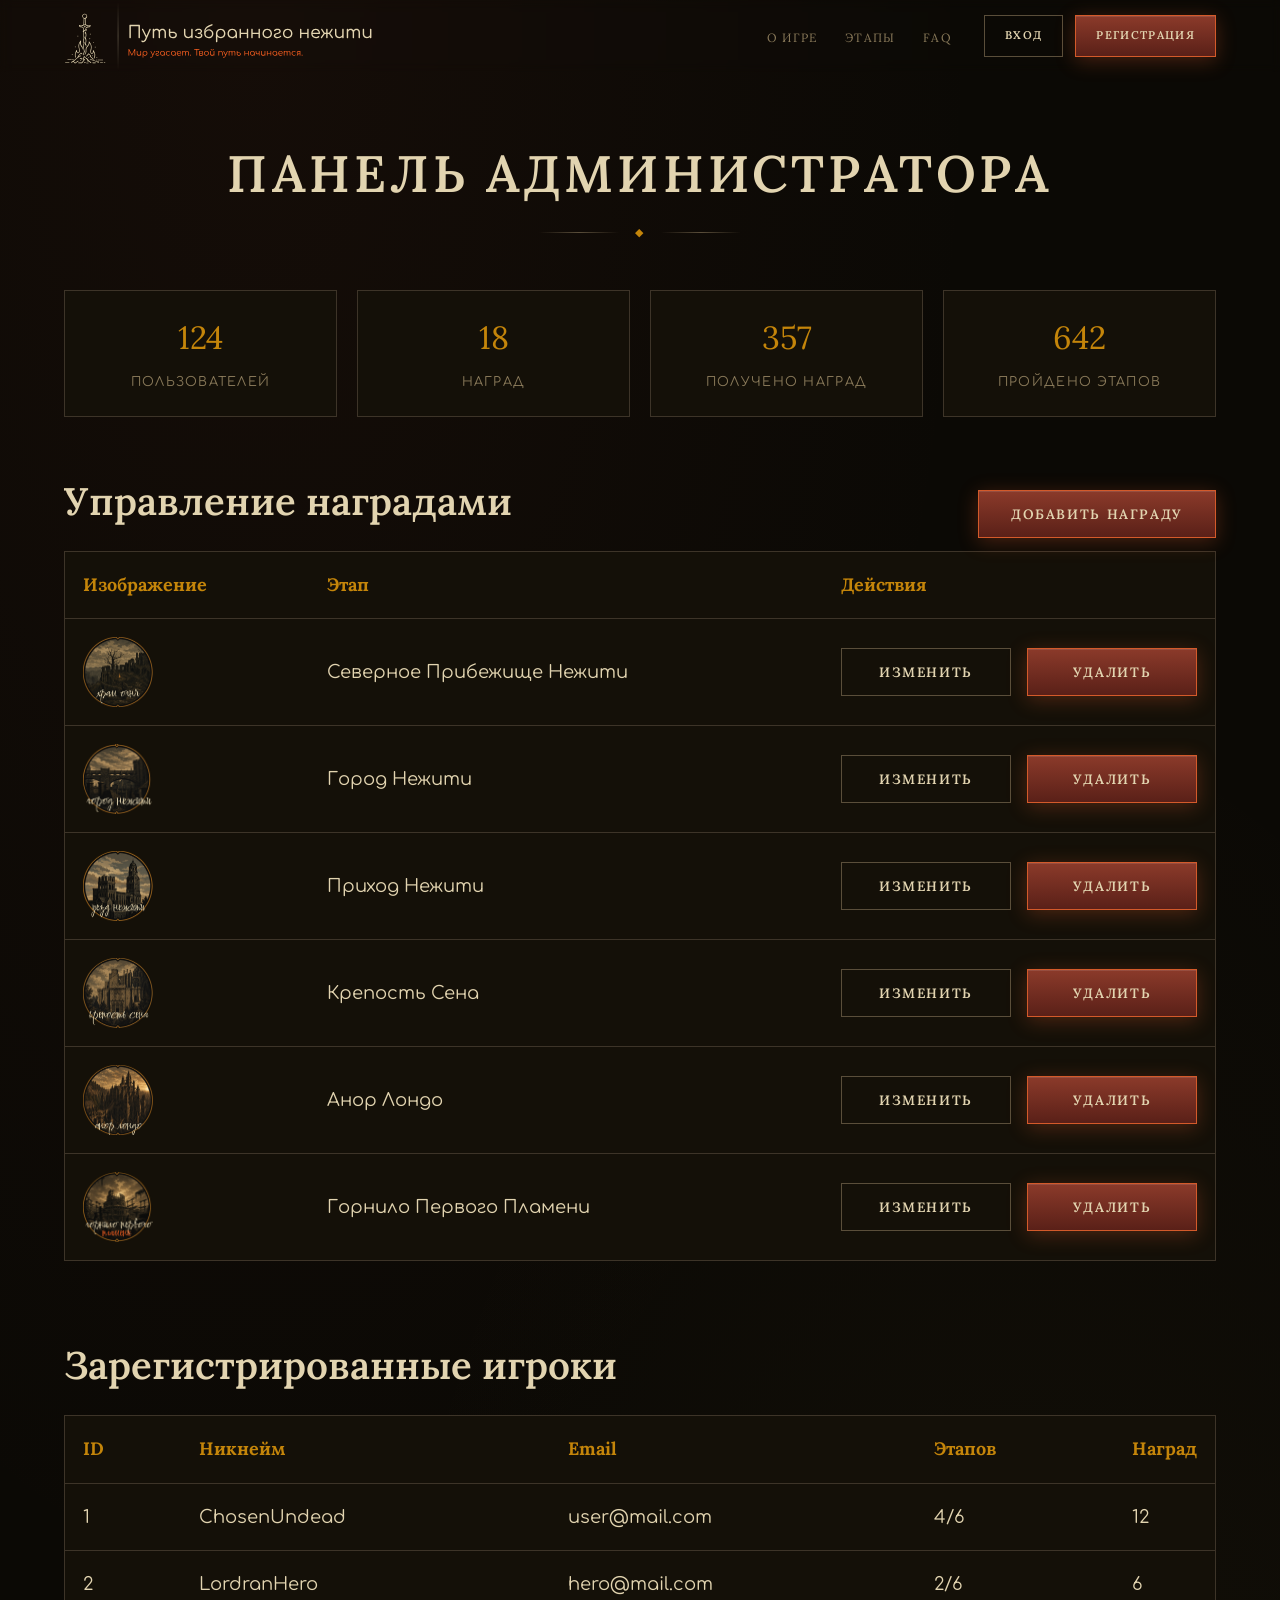
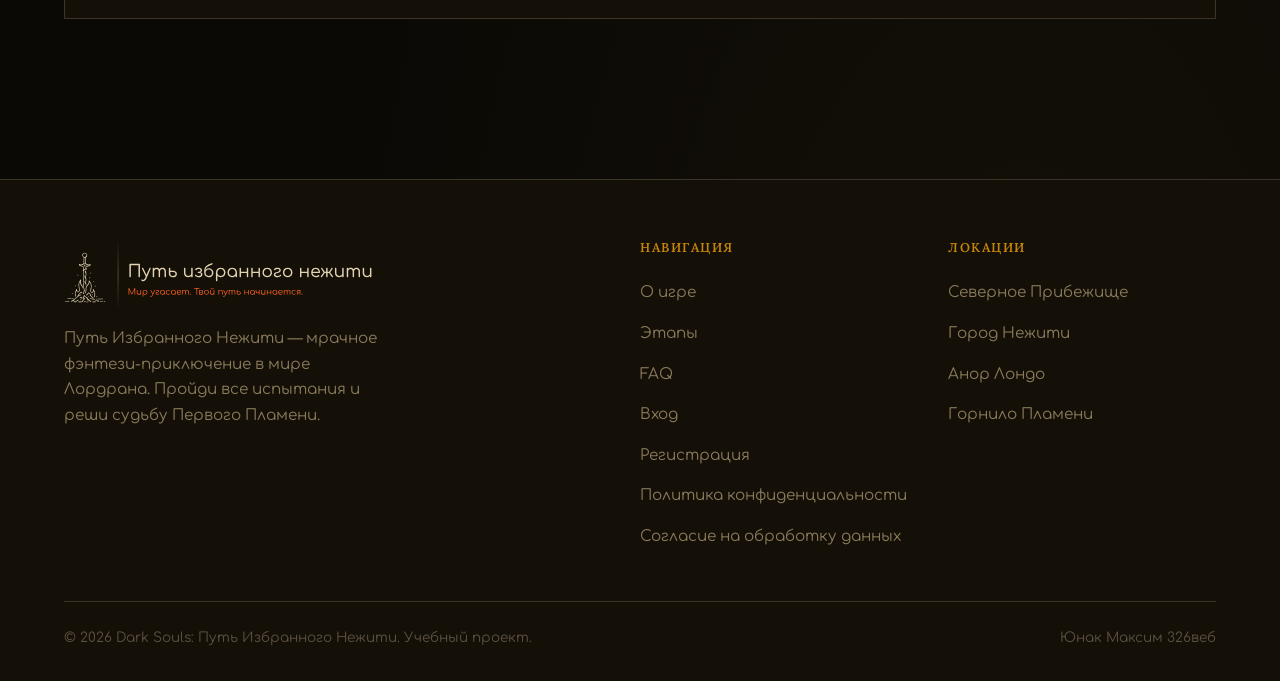
==== admin.html @ 610cb35f "feat: админка и профиль" ====
<!DOCTYPE html>
<html lang="ru">
<head>
    <meta charset="UTF-8">
    <meta name="viewport" content="width=device-width, initial-scale=1.0">
    <title>Dark Souls: Путь Избранного Нежити</title>
    <meta name="description"
          content="Пройди опасный мир Лордрана. Сражайся с нежитью, исследуй руины и победи Гвина, Повелителя Пепла.">
    <link rel="stylesheet" href="css/style.css">
</head>
<body>

<!-- Header -->
<header class="header">
    <div class="container header-inner">
        <a href="index.html" class="logo">
            <img src="./images/logohoriz.svg" alt="logo">
        </a>

        <button class="burger" aria-label="Открыть меню">
            <span class="burger-line"></span>
            <span class="burger-line"></span>
            <span class="burger-line"></span>
        </button>

        <nav class="nav">
            <ul class="nav-list">
                <li><a href="#about" class="nav-link">О игре</a></li>
                <li><a href="#stages" class="nav-link">Этапы</a></li>
                <li><a href="#faq" class="nav-link">FAQ</a></li>
            </ul>
            <div class="nav-auth">
                <a href="login.html" class="btn btn-secondary">Вход</a>
                <a href="register.html" class="btn btn-primary">Регистрация</a>
            </div>
        </nav>
    </div>
</header>

<main class="profile-page admin-page">

    <div class="container">

        <h1 class="section-title">Панель администратора</h1>

        <div class="section-divider">
            <span>◆</span>
        </div>

        <!-- Статистика -->
        <div class="admin-stats">

            <div class="stat-item">
                <span class="stat-number">124</span>
                <span class="stat-label">Пользователей</span>
            </div>

            <div class="stat-item">
                <span class="stat-number">18</span>
                <span class="stat-label">Наград</span>
            </div>

            <div class="stat-item">
                <span class="stat-number">357</span>
                <span class="stat-label">Получено наград</span>
            </div>

            <div class="stat-item">
                <span class="stat-number">642</span>
                <span class="stat-label">Пройдено этапов</span>
            </div>

        </div>

        <!-- Награды -->
        <section class="admin-section">

            <div class="admin-section-header">
                <h2>Управление наградами</h2>

                <button class="btn btn-primary">
                    Добавить награду
                </button>
            </div>

            <div class="admin-table-wrapper">

                <table class="admin-table">

                    <thead>
                    <tr>
                        <th>Изображение</th>
                        <th>Этап</th>
                        <th>Действия</th>
                    </tr>
                    </thead>

                    <tbody>
                    <tr>
                        <td>
                            <img src="./images/rewards/reward1.png"
                                 alt="Северное Прибежище Нежити"
                                 class="reward-thumb">
                        </td>


                        <td>Северное Прибежище Нежити</td>

                        <td>
                            <div class="table-actions">
                                <button class="btn btn-secondary">Изменить</button>
                                <button class="btn btn-primary">Удалить</button>
                            </div>
                        </td>
                    </tr>

                    <tr>
                        <td>
                            <img src="./images/rewards/reward2.png"
                                 alt="Город Нежити"
                                 class="reward-thumb">
                        </td>


                        <td>Город Нежити</td>

                        <td>
                            <div class="table-actions">
                                <button class="btn btn-secondary">Изменить</button>
                                <button class="btn btn-primary">Удалить</button>
                            </div>
                        </td>
                    </tr>

                    <tr>
                        <td>
                            <img src="./images/rewards/reward3.png"
                                 alt="Приход Нежити"
                                 class="reward-thumb">
                        </td>


                        <td>Приход Нежити</td>

                        <td>
                            <div class="table-actions">
                                <button class="btn btn-secondary">Изменить</button>
                                <button class="btn btn-primary">Удалить</button>
                            </div>
                        </td>
                    </tr>

                    <tr>
                        <td>
                            <img src="./images/rewards/reward4.png"
                                 alt="Крепость Сена"
                                 class="reward-thumb">
                        </td>


                        <td>Крепость Сена</td>

                        <td>
                            <div class="table-actions">
                                <button class="btn btn-secondary">Изменить</button>
                                <button class="btn btn-primary">Удалить</button>
                            </div>
                        </td>
                    </tr>

                    <tr>
                        <td>
                            <img src="./images/rewards/reward5.png"
                                 alt="Анор Лондо"
                                 class="reward-thumb">
                        </td>


                        <td>Анор Лондо</td>

                        <td>
                            <div class="table-actions">
                                <button class="btn btn-secondary">Изменить</button>
                                <button class="btn btn-primary">Удалить</button>
                            </div>
                        </td>
                    </tr>

                    <tr>
                        <td>
                            <img src="./images/rewards/reward6.png"
                                 alt="Горнило Первого Пламени"
                                 class="reward-thumb">
                        </td>


                        <td>Горнило Первого Пламени</td>

                        <td>
                            <div class="table-actions">
                                <button class="btn btn-secondary">Изменить</button>
                                <button class="btn btn-primary">Удалить</button>
                            </div>
                        </td>
                    </tr>


                    </tbody>

                </table>

            </div>

        </section>

        <!-- Пользователи -->
        <section class="admin-section">

            <h2>Зарегистрированные игроки</h2>

            <div class="admin-table-wrapper">

                <table class="admin-table">

                    <thead>
                    <tr>
                        <th>ID</th>
                        <th>Никнейм</th>
                        <th>Email</th>
                        <th>Этапов</th>
                        <th>Наград</th>
                    </tr>
                    </thead>

                    <tbody>

                    <tr>
                        <td>1</td>
                        <td>ChosenUndead</td>
                        <td>user@mail.com</td>
                        <td>4/6</td>
                        <td>12</td>
                    </tr>

                    <tr>
                        <td>2</td>
                        <td>LordranHero</td>
                        <td>hero@mail.com</td>
                        <td>2/6</td>
                        <td>6</td>
                    </tr>

                    </tbody>

                </table>

            </div>

        </section>

    </div>

</main>


<!-- Footer -->
<footer class="footer">
    <div class="container">
        <div class="footer-grid">
            <div class="footer-brand">
                <a href="index.html" class="logo">
                    <img src="./images/logohoriz.svg" alt="logo">
                </a>
                <p>Путь Избранного Нежити — мрачное фэнтези-приключение в мире Лордрана. Пройди все испытания и реши
                    судьбу Первого Пламени.</p>
            </div>

            <div>
                <h4 class="footer-heading">Навигация</h4>
                <ul class="footer-links">
                    <li><a href="#about">О игре</a></li>
                    <li><a href="#stages">Этапы</a></li>
                    <li><a href="#faq">FAQ</a></li>
                    <li><a href="login.html">Вход</a></li>
                    <li><a href="register.html">Регистрация</a></li>
                    <li><a href="#privacy-policy">Политика конфиденциальности</a></li>
                    <li><a href="#data-processing">Согласие на обработку данных</a></li>
                </ul>
            </div>

            <div>
                <h4 class="footer-heading">Локации</h4>
                <ul class="footer-links">
                    <li><a href="#stages">Северное Прибежище</a></li>
                    <li><a href="#stages">Город Нежити</a></li>
                    <li><a href="#stages">Анор Лондо</a></li>
                    <li><a href="#stages">Горнило Пламени</a></li>
                </ul>
            </div>
        </div>

        <div class="footer-bottom">
            <p>&copy; 2026 Dark Souls: Путь Избранного Нежити. Учебный проект.</p>
            <p>Юнак Максим 326веб</p>
        </div>
    </div>
</footer>

<script src="js/stages.js"></script>
<script src="js/main.js"></script>
</body>
</html>
---- css/style.css ----
/*@import url('https://fonts.googleapis.com/css2?family=Comfortaa:wght@300..700&display=swap');*/
/*@import url('https://fonts.googleapis.com/css2?family=Cinzel+Decorative:wght@400;700&family=Cinzel:wght@400;600;700&family=Crimson+Pro:ital,wght@0,400;0,600;1,400&display=swap');*/
@import url('https://fonts.googleapis.com/css2?family=Comfortaa:wght@300..700&family=Lora:ital,wght@0,400..700;1,400..700&display=swap');

:root {
    --bg-dark: #0b0905;
    --bg-card: #141008;
    --bg-elevated: #1a1510;
    --text-light: #e2d4b0;
    --text-muted: #8a7a5a;
    --text-dim: #5c5040;
    --accent-gold: #c4850a;
    --accent-gold-light: #c9b98a;
    --accent-green: #7ab85a;
    --accent-green-border: #5a8a3a;
    --accent-ember: #8b3a2a;
    --accent-flame: #d45a2a;
    --border: #3d3428;
    --border-light: #5a4e3a;
    --shadow: rgba(0, 0, 0, 0.7);
    --glow-ember: rgba(212, 90, 42, 0.3);
    --font-heading: 'Lora', serif;
    --font-body: 'Comfortaa', serif;
    --header-height: 72px;
    --transition: 0.3s ease;
}

*, *::before, *::after {
    box-sizing: border-box;
    margin: 0;
    padding: 0;
}

html {
    scroll-behavior: smooth;
}

body {
    font-family: var(--font-body);
    font-size: 18px;
    line-height: 1.7;
    color: var(--text-light);
    background-color: var(--bg-dark);
    background-image: radial-gradient(ellipse at 20% 0%, rgba(139, 58, 42, 0.08) 0%, transparent 50%),
    radial-gradient(ellipse at 80% 100%, rgba(201, 168, 76, 0.05) 0%, transparent 50%);
    min-height: 100vh;
    overflow-x: hidden;
}

img {
    max-width: 100%;
    display: block;
}

a {
    color: var(--accent-gold);
    text-decoration: none;
    transition: color var(--transition);
}

a:hover {
    color: var(--text-light);
}

ul {
    list-style: none;
}

.container {
    width: 100%;
    max-width: 1200px;
    margin: 0 auto;
    padding: 0 24px;
}

/* ===== Typography ===== */

h1, h2, h3, h4 {
    font-family: var(--font-heading);
    font-weight: 600;
    line-height: 1.3;
    color: var(--text-light);
}

h1 {
    font-size: clamp(2rem, 5vw, 3.2rem);
}

h2 {
    font-size: clamp(1.6rem, 3.5vw, 2.4rem);
}

h3 {
    font-size: clamp(1.2rem, 2.5vw, 1.6rem);
}

.section-title {
    text-align: center;
    margin-bottom: 16px;
    letter-spacing: 0.08em;
    text-transform: uppercase;
}

.section-subtitle {
    text-align: center;
    color: var(--text-muted);
    max-width: 640px;
    margin: 0 auto 48px;
    font-size: 1.1rem;
}

.section-divider {
    display: flex;
    align-items: center;
    justify-content: center;
    gap: 16px;
    margin-bottom: 48px;
}

.section-divider::before,
.section-divider::after {
    content: '';
    height: 1px;
    width: 80px;
    background: linear-gradient(90deg, transparent, var(--border-light), transparent);
}

.section-divider span {
    color: var(--accent-gold);
    font-size: 0.7rem;
    letter-spacing: 0.2em;
}

/* ===== Buttons ===== */

.btn {
    display: inline-flex;
    align-items: center;
    justify-content: center;
    gap: 8px;
    padding: 14px 32px;
    font-family: var(--font-heading);
    font-size: 0.85rem;
    font-weight: 600;
    letter-spacing: 0.12em;
    text-transform: uppercase;
    border: 1px solid var(--border-light);
    cursor: pointer;
    transition: all var(--transition);
    position: relative;
    overflow: hidden;
}

.btn-primary {
    background: linear-gradient(180deg, var(--accent-ember) 0%, #5a2018 100%);
    color: var(--text-light);
    border-color: var(--accent-flame);
    box-shadow: 0 4px 20px var(--glow-ember), inset 0 1px 0 rgba(255, 255, 255, 0.1);
}

.btn-primary:hover {
    background: linear-gradient(180deg, var(--accent-flame) 0%, var(--accent-ember) 100%);
    color: #fff;
    transform: translateY(-2px);
    box-shadow: 0 6px 28px var(--glow-ember);
}

.btn-secondary {
    background: transparent;
    color: var(--text-light);
    border-color: var(--border-light);
}

.btn-secondary:hover {
    background: var(--bg-elevated);
    border-color: var(--accent-gold);
    color: var(--accent-gold);
}

.btn-full {
    width: 100%;
}

/* ===== Header ===== */

.header {
    position: fixed;
    top: 0;
    left: 0;
    right: 0;
    z-index: 1000;
    height: var(--header-height);
    /*background: rgba(11, 9, 5, 0.92);*/
    backdrop-filter: blur(5px);
    background: transparent;
    /*border-bottom: 1px solid var(--border);*/
    transition: background var(--transition);
}

.header-inner {
    display: flex;
    align-items: center;
    justify-content: space-between;
    height: var(--header-height);
}

.logo {

}

.logo img {
    height: 70px;
}

.logo-icon {
    width: 36px;
    height: 36px;
    border: 2px solid var(--accent-gold);
    border-radius: 50%;
    display: flex;
    align-items: center;
    justify-content: center;
    font-size: 1.1rem;
    color: var(--accent-gold);
    box-shadow: 0 0 12px rgba(201, 168, 76, 0.2);
}

.nav {
    display: flex;
    align-items: center;
    gap: 32px;
}

.nav-list {
    display: flex;
    gap: 28px;
}

.nav-link {
    font-family: var(--font-heading);
    font-size: 0.75rem;
    letter-spacing: 0.1em;
    text-transform: uppercase;
    color: var(--text-muted);
    transition: color var(--transition);
    position: relative;
}

.nav-link::after {
    content: '';
    position: absolute;
    bottom: -4px;
    left: 0;
    width: 0;
    height: 1px;
    background: var(--accent-gold);
    transition: width var(--transition);
}

.nav-link:hover,
.nav-link.active {
    color: var(--text-light);
}

.nav-link:hover::after,
.nav-link.active::after {
    width: 100%;
}

.nav-auth {
    display: flex;
    gap: 12px;
}

.nav-auth .btn {
    padding: 10px 20px;
    font-size: 0.7rem;
}

/* Burger */
.burger {
    display: none;
    flex-direction: column;
    justify-content: center;
    gap: 6px;
    width: 36px;
    height: 36px;
    background: none;
    border: none;
    cursor: pointer;
    padding: 4px;
    z-index: 1001;
}

.burger-line {
    display: block;
    width: 100%;
    height: 2px;
    background: var(--text-light);
    transition: all var(--transition);
    transform-origin: center;
}

.burger.active .burger-line:nth-child(1) {
    transform: translateY(8px) rotate(45deg);
}

.burger.active .burger-line:nth-child(2) {
    opacity: 0;
    transform: scaleX(0);
}

.burger.active .burger-line:nth-child(3) {
    transform: translateY(-8px) rotate(-45deg);
}

/* ===== Hero Slider ===== */

.hero {
    position: relative;
    height: 100vh;
    min-height: 600px;
    /*margin-top: var(--header-height);*/
    overflow: hidden;
}

.slider {
    position: relative;
    width: 100%;
    height: 100%;
}

.slide {
    /*position: absolute;*/
    inset: 0;
    opacity: 0;
    transition: opacity 0.8s ease;
    pointer-events: none;
}

.slide.active {
    opacity: 1;
    pointer-events: auto;
}

.slide-bg {
    /*position: absolute;*/
    inset: 0;
    background-size: cover;
    background-position: center;
    transform: scale(1.05);
    transition: transform 8s ease;
}

.slide.active .slide-bg {
    transform: scale(1);
}

.slide-overlay {
    position: absolute;
    /*margin-top: var(--header-height);*/
    inset: 0;
    /*background: linear-gradient(*/
    /*  to bottom,*/
    /*  rgba(11, 9, 5, 0.5) 0%,*/
    /*  rgba(11, 9, 5, 0.3) 40%,*/
    /*  rgba(11, 9, 5, 0.85) 100%*/
    /*);*/
    background: linear-gradient(rgba(0, 0, 0, .5), rgba(0, 0, 0, 0.6), rgba(0, 0, 0, 1)),
    url("../images/banner.jpg") center/cover no-repeat;;
}

.slide-content {
    position: absolute;
    inset: 0;
    display: flex;
    flex-direction: column;
    align-items: center;
    justify-content: center;
    text-align: center;
    padding: 24px;
    z-index: 2;
}

.slide-tag {
    font-family: var(--font-heading);
    font-size: 0.75rem;
    letter-spacing: 0.25em;
    text-transform: uppercase;
    color: var(--accent-gold);
    margin-bottom: 16px;
    opacity: 0;
    transform: translateY(20px);
    transition: all 0.6s ease 0.2s;
}

.slide.active .slide-tag {
    opacity: 1;
    transform: translateY(0);
}

.slide-title {
    font-size: clamp(2rem, 6vw, 4rem);
    max-width: 800px;
    margin-bottom: 20px;
    text-shadow: 0 4px 24px var(--shadow);
    opacity: 0;
    transform: translateY(30px);
    transition: all 0.6s ease 0.4s;
}

.slide.active .slide-title {
    opacity: 1;
    transform: translateY(0);
}

.slide-desc {
    font-size: clamp(1rem, 2vw, 1.25rem);
    color: var(--text-muted);
    max-width: 560px;
    margin-bottom: 36px;
    opacity: 0;
    transform: translateY(30px);
    transition: all 0.6s ease 0.6s;
}

.slide.active .slide-desc {
    opacity: 1;
    transform: translateY(0);
}

.slide-cta {
    opacity: 0;
    transform: translateY(30px);
    transition: all 0.6s ease 0.8s;
}

.slide.active .slide-cta {
    opacity: 1;
    transform: translateY(0);
}

.slide-cta .btn {
    font-size: 1rem;
    padding: 18px 48px;
}

/* Slider controls */
.slider-controls {
    position: absolute;
    bottom: 40px;
    left: 50%;
    transform: translateX(-50%);
    display: flex;
    align-items: center;
    gap: 20px;
    z-index: 10;
}

.slider-btn {
    width: 44px;
    height: 44px;
    background: rgba(11, 9, 5, 0.7);
    border: 1px solid var(--border-light);
    color: var(--text-light);
    font-size: 1.2rem;
    cursor: pointer;
    display: flex;
    align-items: center;
    justify-content: center;
    transition: all var(--transition);
}

.slider-btn:hover {
    background: var(--accent-ember);
    border-color: var(--accent-flame);
}

.slider-dots {
    display: flex;
    gap: 10px;
}

.slider-dot {
    width: 12px;
    height: 12px;
    border-radius: 50%;
    background: var(--text-dim);
    border: 1px solid var(--border-light);
    cursor: pointer;
    transition: all var(--transition);
}

.slider-dot.active {
    background: var(--accent-gold);
    border-color: var(--accent-gold);
    box-shadow: 0 0 10px rgba(201, 168, 76, 0.4);
}

/* Slide backgrounds (CSS gradients as placeholders) */
.slide:nth-child(1) .slide-bg {
    background: linear-gradient(135deg, #1a1208 0%, #0b0905 50%, #2a1810 100%);
}

.slide:nth-child(2) .slide-bg {
    background: linear-gradient(135deg, #0f0d08 0%, #1a1510 40%, #3a2018 100%);
}

.slide:nth-child(3) .slide-bg {
    background: linear-gradient(135deg, #0b0905 0%, #1a1008 50%, #2a1a10 100%);
}

.slide-bg::after {
    content: '';
    position: absolute;
    inset: 0;
    background-image: radial-gradient(circle at 30% 40%, rgba(201, 168, 76, 0.06) 0%, transparent 40%),
    radial-gradient(circle at 70% 60%, rgba(139, 58, 42, 0.08) 0%, transparent 40%);
}

/* ===== About Section ===== */

.about {
    padding: 100px 0;
}

.about-grid {
    display: grid;
    grid-template-columns: 1fr 1fr;
    gap: 60px;
    align-items: center;
}

.about-text p {
    color: var(--text-muted);
    margin-bottom: 20px;
}

.about-text p:first-of-type {
    font-size: 1.15rem;
    color: var(--text-light);
}

.about-stats {
    display: grid;
    grid-template-columns: repeat(3, 1fr);
    gap: 20px;
    margin-top: 32px;
}

.stat-item {
    text-align: center;
    padding: 20px;
    background: var(--bg-card);
    border: 1px solid var(--border);
}

.stat-number {
    font-family: var(--font-heading);
    font-size: 2rem;
    color: var(--accent-gold);
    display: block;
}

.stat-label {
    font-size: 0.8rem;
    color: var(--text-muted);
    text-transform: uppercase;
    letter-spacing: 0.1em;
}

.about-visual {
    position: relative;
}

.about-frame {
    background: var(--bg-card);
    border: 1px solid var(--border);
    position: relative;
    overflow: hidden;
}

.about-frame::before {
    content: '';
    position: absolute;
    inset: 8px;
    border: 1px solid var(--border-light);
    pointer-events: none;
    z-index: 2;
}

.about-frame-inner {
    background: radial-gradient(ellipse at center, rgba(201, 168, 76, 0.1) 0%, transparent 60%),
    linear-gradient(180deg, #1a1510 0%, #0b0905 100%);
    display: flex;
    align-items: center;
    justify-content: center;
    font-family: var(--font-heading);
    font-size: 5rem;
    color: var(--border-light);
    opacity: 0.5;
}

.about-frame-inner img {
    width: 100%;
    height: 100%;
    object-fit: cover;
}

/* ===== Stages Section ===== */

.stages {
    position: relative;
    padding: 96px 24px;
    overflow: hidden;
    background: var(--bg-dark);
    border-top: 1px solid var(--border);
    border-bottom: 1px solid var(--border);
}

.stages-inner {
    position: relative;
    z-index: 1;
    max-width: 1152px;
    margin: 0 auto;
}

.stages-header {
    text-align: center;
    margin-bottom: 64px;
    /* opacity: 0; */
    transform: translateY(20px);
    transition: opacity 0.8s ease, transform 0.8s ease;
}

.stages-header.visible {
    opacity: 1;
    transform: translateY(0);
}

.stages-label {
    font-family: var(--font-heading);
    font-size: 0.75rem;
    letter-spacing: 0.4em;
    text-transform: uppercase;
    color: var(--accent-gold);
    margin-bottom: 16px;
}

.stages-heading {
    font-family: var(--font-heading);
    font-size: clamp(1.8rem, 4vw, 2.5rem);
    letter-spacing: 0.1em;
    text-transform: uppercase;
    color: var(--text-light);
    margin-bottom: 24px;
    text-shadow: 0 0 30px rgba(196, 133, 10, 0.2);
}

.stages-line {
    width: 96px;
    height: 1px;
    margin: 0 auto;
    background: linear-gradient(90deg, transparent, rgba(196, 133, 10, 0.6), transparent);
}

.stages-grid {
    display: grid;
    grid-template-columns: repeat(1, 1fr);
    gap: 12px;
}


@media (min-width: 475px) {
    .stages-grid {
        grid-template-columns: repeat(2, 1fr);
        gap: 16px;
    }
}

@media (min-width: 768px) {
    .stages-grid {
        grid-template-columns: repeat(3, 1fr);
    }
}

/* Stage Card */
.stage-card {
    position: relative;
    aspect-ratio: 3 / 4;
    border: 1px solid;
    overflow: hidden;
    cursor: default;
    /* opacity: 0; */
    /* transform: translateY(30px); */
    transition: opacity 0.6s ease, transform 0.6s ease;
}

.stage-card.visible {
    opacity: 1;
    transform: translateY(0);
}

.stage-card--locked {
    border-color: rgba(58, 46, 24, 0.6);
    cursor: default;
}

.stage-card--current {
    border-color: rgba(196, 133, 10, 0.5);
    cursor: pointer;
}

.stage-card--completed {
    border-color: rgba(90, 138, 58, 0.5);
    cursor: pointer;
}

.stage-card__bg {
    position: absolute;
    inset: 0;
    background-size: cover;
    background-position: center;
    background-color: #130e08;
    transition: transform 0.7s ease;
}

.stage-card:not(.stage-card--locked):hover .stage-card__bg {
    transform: scale(1.05);
}

.stage-card--locked .stage-card__bg {
    filter: grayscale(80%) brightness(0.3);
}

.stage-card:not(.stage-card--locked) .stage-card__bg {
    filter: brightness(0.45);
}

.stage-card__overlay {
    position: absolute;
    inset: 0;
    background: linear-gradient(rgba(0, 0, 0, .5), rgba(0, 0, 0, 0.6), rgba(0, 0, 0, 1)),
    url("https://velid.ru/img/dark-souls/ds-1/vorona-snagli_01.webp") center/cover no-repeat;
}

.stage-card__lock {
    position: absolute;
    inset: 0;
    display: flex;
    align-items: center;
    justify-content: center;
    color: #5a4a30;
    opacity: 0.6;
}

.stage-1 {
    background: linear-gradient(rgba(0, 0, 0, .5), rgba(0, 0, 0, 0.6), rgba(0, 0, 0, 1)),
    url("../images/stages/1.webp") center/cover no-repeat;
}

.stage-2 {
    background: linear-gradient(rgba(0, 0, 0, .5), rgba(0, 0, 0, 0.6), rgba(0, 0, 0, 1)),
    url("../images/stages/2.webp") center/cover no-repeat;
}

.stage-3 {
    background: linear-gradient(rgba(0, 0, 0, .5), rgba(0, 0, 0, 0.6), rgba(0, 0, 0, 1)),
    url("../images/stages/3.webp") center/cover no-repeat;
}

.stage-4 {
    background: linear-gradient(rgba(0, 0, 0, .5), rgba(0, 0, 0, 0.6), rgba(0, 0, 0, 1)),
    url("../images/stages/4.webp") center/cover no-repeat;
}

.stage-5 {
    background: linear-gradient(rgba(0, 0, 0, .5), rgba(0, 0, 0, 0.6), rgba(0, 0, 0, 1)),
    url("../images/stages/5.webp") center/cover no-repeat;
}

.stage-6 {
    background: linear-gradient(rgba(0, 0, 0, .5), rgba(0, 0, 0, 0.6), rgba(0, 0, 0, 1)),
    url("../images/stages/6.webp") center/cover no-repeat;
}

.stage-card__number {
    position: absolute;
    top: 16px;
    left: 16px;
    font-family: var(--font-body);
    font-size: 3rem;
    line-height: 1;
    color: rgba(196, 133, 10, 0.3);
}

.stage-card__status {
    position: absolute;
    top: 16px;
    right: 16px;
    font-family: var(--font-heading);
    font-size: 0.65rem;
    letter-spacing: 0.15em;
}

.stage-card__status--locked {
    color: #5a4a30;
}

.stage-card__status--current {
    color: var(--accent-gold);
}

.stage-card__status--completed {
    color: var(--accent-green);
}

.stage-card__hover-glow {
    position: absolute;
    inset: 0;
    border: 1px solid transparent;
    transition: border-color 0.5s ease;
    pointer-events: none;
}

.stage-card:not(.stage-card--locked):hover .stage-card__hover-glow {
    border-color: rgba(196, 133, 10, 0.3);
}

.stage-card__content {
    position: absolute;
    bottom: 0;
    left: 0;
    right: 0;
    padding: 20px;
}

.stage-card__subtitle {
    font-family: var(--font-heading);
    font-size: 0.65rem;
    letter-spacing: 0.15em;
    text-transform: uppercase;
    color: var(--text-muted);
    margin-bottom: 4px;
}

.stage-card__name {
    font-family: var(--font-heading);
    font-size: 1rem;
    letter-spacing: 0.05em;
    line-height: 1.3;
    margin-bottom: 12px;
}

.stage-card--locked .stage-card__name {
    color: #5a4a30;
}

.stage-card:not(.stage-card--locked) .stage-card__name {
    color: var(--text-light);
}

.stage-card__desc {
    font-size: 0.875rem;
    color: var(--text-muted);
    line-height: 1.5;
    margin-top: 12px;
    display: -webkit-box;
    -webkit-line-clamp: 2;
    -webkit-box-orient: vertical;
    overflow: hidden;
}

.stage-card__hint {
    margin-top: 12px;
}

.stage-card__hint-line {
    width: 100%;
    height: 1px;
    background: rgba(196, 133, 10, 0.3);
    margin-bottom: 12px;
}

.stage-card__hint-text {
    font-family: var(--font-heading);
    font-size: 0.65rem;
    letter-spacing: 0.15em;
    color: var(--accent-gold);
}

.stage-card__souls {
    margin-top: 12px;
    display: flex;
    align-items: center;
    gap: 8px;
}

.stage-card__souls-icon {
    width: 12px;
    height: 12px;
    border: 1px solid rgba(122, 184, 90, 0.6);
    display: flex;
    align-items: center;
    justify-content: center;
}

.stage-card__souls-icon::after {
    content: '';
    width: 6px;
    height: 6px;
    background: var(--accent-green);
}

.stage-card__souls-text {
    font-family: var(--font-heading);
    font-size: 0.65rem;
    letter-spacing: 0.15em;
    color: var(--accent-green);
}

/* Difficulty Pips */
.difficulty-pips {
    display: flex;
    gap: 4px;
}

.difficulty-pip {
    width: 8px;
    height: 8px;
    border: 1px solid rgba(196, 133, 10, 0.3);
    background: transparent;
}

.difficulty-pip--filled {
    background: var(--accent-gold);
    border-color: var(--accent-gold);
}

/* Progress Bar */
.stages-progress {
    margin-top: 48px;
    display: flex;
    align-items: center;
    gap: 16px;
    /* opacity: 0; */
    transition: opacity 0.8s ease 0.4s;
}

.stages-progress.visible {
    opacity: 1;
}

.stages-progress__line {
    flex: 1;
    height: 1px;
    background: rgba(196, 133, 10, 0.1);
}

.stages-progress__pips {
    display: flex;
    gap: 8px;
    align-items: center;
}

.stages-progress__pip {
    height: 6px;
    background: #3a2e18;
    transition: all 0.5s ease;
}

.stages-progress__pip--completed {
    width: 24px;
    background: var(--accent-gold);
}

.stages-progress__pip--current {
    width: 16px;
    background: rgba(196, 133, 10, 0.6);
    animation: pipPulse 2s ease-in-out infinite;
}

.stages-progress__pip--locked {
    width: 12px;
}

.stages-progress__count {
    font-family: var(--font-heading);
    font-size: 0.75rem;
    color: var(--text-muted);
    white-space: nowrap;
}

@keyframes pipPulse {
    0%, 100% {
        opacity: 1;
    }
    50% {
        opacity: 0.5;
    }
}

/* Stage Modal */
.stage-modal {
    position: fixed;
    inset: 0;
    z-index: 2000;
    display: flex;
    align-items: center;
    justify-content: center;
    padding: 16px;
    /* opacity: 0; */
    visibility: hidden;
    transition: opacity 0.4s ease, visibility 0.4s ease;
}

.stage-modal.open {
    opacity: 1;
    visibility: visible;
}

.stage-modal__backdrop {
    position: absolute;
    inset: 0;
    background: rgba(0, 0, 0, 0.85);
    backdrop-filter: blur(4px);
}

.stage-modal__dialog {
    position: relative;
    z-index: 1;
    width: 100%;
    max-width: 768px;
    max-height: 90vh;
    overflow-y: auto;
    background: #0d0a05;
    border: 1px solid rgba(196, 133, 10, 0.3);
    transform: scale(0.95) translateY(20px);
    transition: transform 0.4s ease;
}

.stage-modal.open .stage-modal__dialog {
    transform: scale(1) translateY(0);
}

.stage-modal__header {
    position: relative;
    height: 192px;
    overflow: hidden;
}

.stage-modal__header-bg {
    position: absolute;
    inset: 0;
    background-size: cover;
    background-position: center;
    filter: brightness(0.4);
}

.stage-modal__header-overlay {
    position: absolute;
    inset: 0;
    background: linear-gradient(to bottom, transparent, #0d0a05);
}

.stage-modal__close {
    position: absolute;
    top: 16px;
    right: 16px;
    background: none;
    border: none;
    color: var(--text-muted);
    font-family: var(--font-heading);
    font-size: 1.2rem;
    cursor: pointer;
    transition: color var(--transition);
    z-index: 2;
}

.stage-modal__close:hover {
    color: var(--accent-gold-light);
}

.stage-modal__header-content {
    position: absolute;
    bottom: 0;
    left: 0;
    right: 0;
    padding: 24px;
}

.stage-modal__header-subtitle {
    font-family: var(--font-heading);
    font-size: 0.65rem;
    letter-spacing: 0.15em;
    color: var(--text-muted);
    margin-bottom: 4px;
}

.stage-modal__header-title {
    font-family: var(--font-heading);
    font-size: 1.5rem;
    letter-spacing: 0.08em;
    color: var(--text-light);
}

.stage-modal__body {
    padding: 24px;
    display: grid;
    grid-template-columns: 1fr;
    gap: 24px;
}

@media (min-width: 768px) {
    .stage-modal__body {
        grid-template-columns: 1fr 1fr;
    }
}

.stage-modal__lore {
    font-family: var(--font-body);
    font-size: 1rem;
    color: var(--accent-gold-light);
    line-height: 1.7;
    font-style: italic;
    margin-bottom: 16px;
}

.stage-modal__desc {
    font-size: 0.875rem;
    color: var(--text-muted);
    line-height: 1.7;
}

.stage-modal__block {
    margin-top: 16px;
}

.stage-modal__block-title {
    font-family: var(--font-heading);
    font-size: 0.65rem;
    letter-spacing: 0.15em;
    color: var(--accent-gold);
    margin-bottom: 8px;
}

.stage-modal__objective {
    font-size: 0.875rem;
    color: var(--accent-gold-light);
}

.stage-modal__enemies {
    display: flex;
    flex-direction: column;
    gap: 4px;
}

.stage-modal__enemy {
    font-size: 0.875rem;
    color: var(--text-muted);
    display: flex;
    align-items: center;
    gap: 8px;
}

.stage-modal__enemy::before {
    content: '◆';
    font-size: 0.6rem;
    color: rgba(196, 133, 10, 0.5);
}

.stage-modal__boss {
    border: 1px solid rgba(196, 133, 10, 0.2);
    padding: 16px;
}

.stage-modal__boss-name {
    font-family: var(--font-heading);
    font-size: 1rem;
    color: var(--text-light);
    margin-bottom: 4px;
}

.stage-modal__boss-desc {
    font-size: 0.875rem;
    color: var(--text-muted);
}

.stage-modal__footer {
    margin-top: 16px;
    display: flex;
    align-items: center;
    justify-content: space-between;
    flex-wrap: wrap;
    gap: 12px;
}

.stage-modal__reward-label {
    font-family: var(--font-heading);
    font-size: 0.65rem;
    color: var(--text-muted);
}

.stage-modal__reward-value {
    font-family: var(--font-heading);
    font-size: 0.875rem;
    color: var(--accent-gold);
}

.stage-modal__complete {
    padding: 10px 24px;
    background: transparent;
    border: 1px solid rgba(196, 133, 10, 0.6);
    color: var(--accent-gold-light);
    font-family: var(--font-heading);
    font-size: 0.65rem;
    letter-spacing: 0.15em;
    cursor: pointer;
    transition: all var(--transition);
}

.stage-modal__complete:hover {
    color: var(--text-light);
    border-color: var(--accent-gold);
}

.stage-modal__done {
    font-family: var(--font-heading);
    font-size: 0.65rem;
    letter-spacing: 0.15em;
    color: var(--accent-green);
}

/* ===== FAQ Accordion ===== */

.faq {
    padding: 100px 0;
}

.faq-list {
    max-width: 760px;
    margin: 0 auto;
}

.faq-item {
    border: 1px solid var(--border);
    margin-bottom: 12px;
    background: var(--bg-card);
    transition: border-color var(--transition);
}

.faq-item.active {
    border-color: var(--border-light);
}

.faq-question {
    width: 100%;
    display: flex;
    align-items: center;
    justify-content: space-between;
    gap: 16px;
    padding: 20px 24px;
    background: none;
    border: none;
    cursor: pointer;
    text-align: left;
    font-family: var(--font-heading);
    font-size: 0.95rem;
    color: var(--text-light);
    letter-spacing: 0.04em;
    transition: color var(--transition);
}

.faq-question:hover {
    color: var(--accent-gold);
}

.faq-icon {
    flex-shrink: 0;
    width: 24px;
    height: 24px;
    position: relative;
}

.faq-icon::before,
.faq-icon::after {
    content: '';
    position: absolute;
    background: var(--text-muted);
    transition: all var(--transition);
}

.faq-icon::before {
    top: 50%;
    left: 4px;
    right: 4px;
    height: 2px;
    transform: translateY(-50%);
}

.faq-icon::after {
    left: 50%;
    top: 4px;
    bottom: 4px;
    width: 2px;
    transform: translateX(-50%);
}

.faq-item.active .faq-icon::after {
    transform: translateX(-50%) rotate(90deg);
    opacity: 0;
}

.faq-item.active .faq-icon::before {
    background: var(--accent-gold);
}

.faq-answer {
    max-height: 0;
    overflow: hidden;
    transition: max-height 0.4s ease, padding 0.4s ease;
}

.faq-answer-inner {
    padding: 0 24px 20px;
    color: var(--text-muted);
    font-size: 1rem;
    line-height: 1.7;
}

.faq-item.active .faq-answer {
    max-height: 300px;
}

/* ===== CTA Section ===== */

.cta-section {
    padding: 80px 0;
    text-align: center;
    /*background: radial-gradient(ellipse at center, rgba(139, 58, 42, 0.12) 0%, transparent 60%),*/
var(--bg-dark);
    background: linear-gradient(rgba(0, 0, 0, .5), rgba(0, 0, 0, 0.8), rgba(0, 0, 0, .8)), url("../images/solaire.jpg") top/cover no-repeat;
    border-top: 1px solid var(--border);
}

.cta-section h2 {
    margin-bottom: 16px;
}

.cta-section p {
    color: var(--text-muted);
    max-width: 500px;
    margin: 0 auto 32px;
}

/* ===== Footer ===== */

.footer {
    padding: 60px 0 32px;
    background: var(--bg-card);
    border-top: 1px solid var(--border);
}

.footer-grid {
    display: grid;
    grid-template-columns: 2fr 1fr 1fr;
    gap: 40px;
    margin-bottom: 40px;
}

.footer-brand p {
    color: var(--text-muted);
    margin-top: 16px;
    font-size: 0.95rem;
    max-width: 320px;
}

.footer-heading {
    font-family: var(--font-heading);
    font-size: 0.8rem;
    letter-spacing: 0.12em;
    text-transform: uppercase;
    color: var(--accent-gold);
    margin-bottom: 20px;
}

.footer-links li {
    margin-bottom: 10px;
}

.footer-links a {
    color: var(--text-muted);
    font-size: 0.95rem;
    transition: color var(--transition);
}

.footer-links a:hover {
    color: var(--text-light);
}

.footer-bottom {
    padding-top: 24px;
    border-top: 1px solid var(--border);
    display: flex;
    justify-content: space-between;
    align-items: center;
    flex-wrap: wrap;
    gap: 12px;
}

.footer-bottom p {
    color: var(--text-dim);
    font-size: 0.85rem;
}

/* ===== Auth Pages ===== */

.auth-page {
    min-height: 100vh;
    display: flex;
    align-items: center;
    justify-content: center;
    padding: calc(var(--header-height) + 40px) 24px 40px;
    background: radial-gradient(ellipse at 50% 0%, rgba(139, 58, 42, 0.1) 0%, transparent 50%),
    var(--bg-dark);
}

.auth-card {
    width: 100%;
    max-width: 440px;
    background: var(--bg-card);
    border: 1px solid var(--border);
    padding: 48px 40px;
    position: relative;
}

.auth-card::before {
    content: '';
    position: absolute;
    top: 0;
    left: 20%;
    right: 20%;
    height: 2px;
    background: linear-gradient(90deg, transparent, var(--accent-gold), transparent);
}

.auth-header {
    text-align: center;
    margin-bottom: 36px;
}

.auth-header h1 {
    font-size: 1.6rem;
    margin-bottom: 8px;
    letter-spacing: 0.06em;
}

.auth-header p {
    color: var(--text-muted);
    font-size: 0.95rem;
}

.form-group {
    margin-bottom: 24px;
}

.form-label {
    display: block;
    font-family: var(--font-heading);
    font-size: 0.7rem;
    letter-spacing: 0.12em;
    text-transform: uppercase;
    color: var(--text-muted);
    margin-bottom: 8px;
}

.form-input {
    width: 100%;
    padding: 14px 16px;
    background: var(--bg-dark);
    border: 1px solid var(--border);
    color: var(--text-light);
    font-family: var(--font-body);
    font-size: 1rem;
    transition: border-color var(--transition);
}

.form-input:focus {
    outline: none;
    border-color: var(--accent-gold);
    box-shadow: 0 0 0 2px rgba(201, 168, 76, 0.15);
}

.form-input::placeholder {
    color: var(--text-dim);
}

.form-checkbox {
    display: flex;
    align-items: center;
    gap: 10px;
    cursor: pointer;
    font-size: 0.9rem;
    color: var(--text-muted);
}

.form-checkbox input {
    width: 16px;
    height: 16px;
    accent-color: var(--accent-gold);
}

.form-footer {
    text-align: center;
    margin-top: 24px;
    font-size: 0.95rem;
    color: var(--text-muted);
}

.form-error {
    color: var(--accent-flame);
    font-size: 0.85rem;
    margin-top: 6px;
    display: none;
}

.form-group.invalid .form-error {
    display: block;
}

.form-group.invalid .form-input {
    border-color: var(--accent-flame);
}

/* ===== Responsive ===== */

@media (max-width: 992px) {
    .footer-grid {
        grid-template-columns: 1fr 1fr;
    }
}

@media (max-width: 768px) {
    .burger {
        display: flex;
    }

    .nav {
        position: fixed;
        top: 0;
        right: -100%;
        width: min(320px, 85vw);
        height: 100vh;
        background: var(--bg-card);
        border-left: 1px solid var(--border);
        flex-direction: column;
        align-items: flex-start;
        padding: calc(var(--header-height) + 24px) 32px 32px;
        gap: 32px;
        transition: right var(--transition);
        z-index: 999;
        overflow-y: auto;
    }

    .nav.open {
        right: 0;
    }

    .mobile-overlay {
        display: block;
    }

    .nav-list {
        flex-direction: column;
        gap: 0;
        width: 100%;
    }

    .nav-link {
        display: block;
        padding: 14px 0;
        border-bottom: 1px solid var(--border);
        font-size: 0.85rem;
    }

    .nav-auth {
        flex-direction: column;
        width: 100%;
    }

    .nav-auth .btn {
        width: 100%;
    }

    .about-grid {
        grid-template-columns: 1fr;
        gap: 40px;
    }

    .about-stats {
        grid-template-columns: repeat(3, 1fr);
    }

    .footer-grid {
        grid-template-columns: 1fr;
        gap: 32px;
    }

    .footer-bottom {
        flex-direction: column;
        text-align: center;
    }

    .hero {
        min-height: 500px;
    }

    .slider-controls {
        bottom: 24px;
    }

    .auth-card {
        padding: 36px 24px;
    }
}

@media (max-width: 480px) {
    .about-stats {
        grid-template-columns: 1fr;
    }

    .slide-cta .btn {
        padding: 14px 32px;
        font-size: 0.85rem;
    }
}


/* profile */
.profile-page {
    padding: 140px 0 80px;
}

.profile-card {
    display: flex;
    gap: 40px;
    align-items: center;

    background: var(--bg-card);
    border: 1px solid var(--border);
    padding: 40px;
    margin-bottom: 40px;
}

.profile-avatar img {
    width: 180px;
    height: 180px;
    object-fit: cover;
    border-radius: 50%;

    border: 2px solid var(--accent-gold);

    box-shadow: 0 0 25px rgba(196, 133, 10, .2);
}

.profile-rank {
    color: var(--accent-gold);
    letter-spacing: .2em;
    text-transform: uppercase;
    font-size: .75rem;
}

.profile-name {
    margin: 12px 0 20px;
}

.profile-meta {
    color: var(--text-muted);
}

.profile-stats {
    display: grid;
    grid-template-columns: repeat(2, 1fr);
    gap: 20px;
}

/* Награды */

.awards-section {
    padding: 80px 0;
}

.awards-grid {
    display: grid;
    grid-template-columns: repeat(3, 1fr);
    gap: 24px;
}

.award-card {
    background: var(--bg-card);
    border: 1px solid var(--border);
    padding: 16px;

    transition: .3s;
}

.award-card:hover {
    transform: translateY(-5px);
    border-color: var(--accent-gold);
}

.award-card img {
    aspect-ratio: 5/4;
    width: clamp(12.875rem, 10.304rem + 12.86vw, 21.875rem);
    height: clamp(12.875rem, 10.304rem + 12.86vw, 21.875rem);
    /*height: 100%;*/
    margin-inline: auto;
    object-fit: cover;
    margin-bottom: 16px;
}

@media (max-width: 768px) {

    .profile-card {
        flex-direction: column;
        text-align: center;
    }

    .profile-stats {
        grid-template-columns: 1fr;
    }

    .awards-grid {
        grid-template-columns: repeat(2, 1fr);
    }
}

@media (max-width: 480px) {

    .awards-grid {
        grid-template-columns: 1fr;
    }
}

/* admin */

.admin-page {
    padding: 140px 0 80px;
}

.admin-stats {
    display: grid;
    grid-template-columns: repeat(4,1fr);
    gap: 20px;
    margin-bottom: 60px;
}

.admin-section {
    margin-bottom: 80px;
}

.admin-section h2 {
    margin-bottom: 24px ;
}

.admin-section-header {
    display: flex;
    justify-content: space-between;
    align-items: center;

}

.admin-table {
    width: 100%;
    border-collapse: collapse;
    background: var(--bg-card);
    border: 1px solid var(--border);
}

.admin-table th,
.admin-table td {
    padding: 18px;
    border-bottom: 1px solid var(--border);
    text-align: left;
}

.admin-table th {
    color: var(--accent-gold);
    font-family: var(--font-heading);
}

.reward-thumb {
    width: 70px;
    height: 70px;
    object-fit: cover;
}

.actions {
    display: flex;
    gap: 10px;
}

@media(max-width:768px) {
    .admin-stats {
        grid-template-columns: repeat(2,1fr);
    }
}

.table-actions {
    display: flex;
    gap: 16px;
    justify-content: flex-start;
    align-items: center;
}

.table-actions .btn {
    min-width: 170px;
}

td:last-child {
    width: 100px;
}
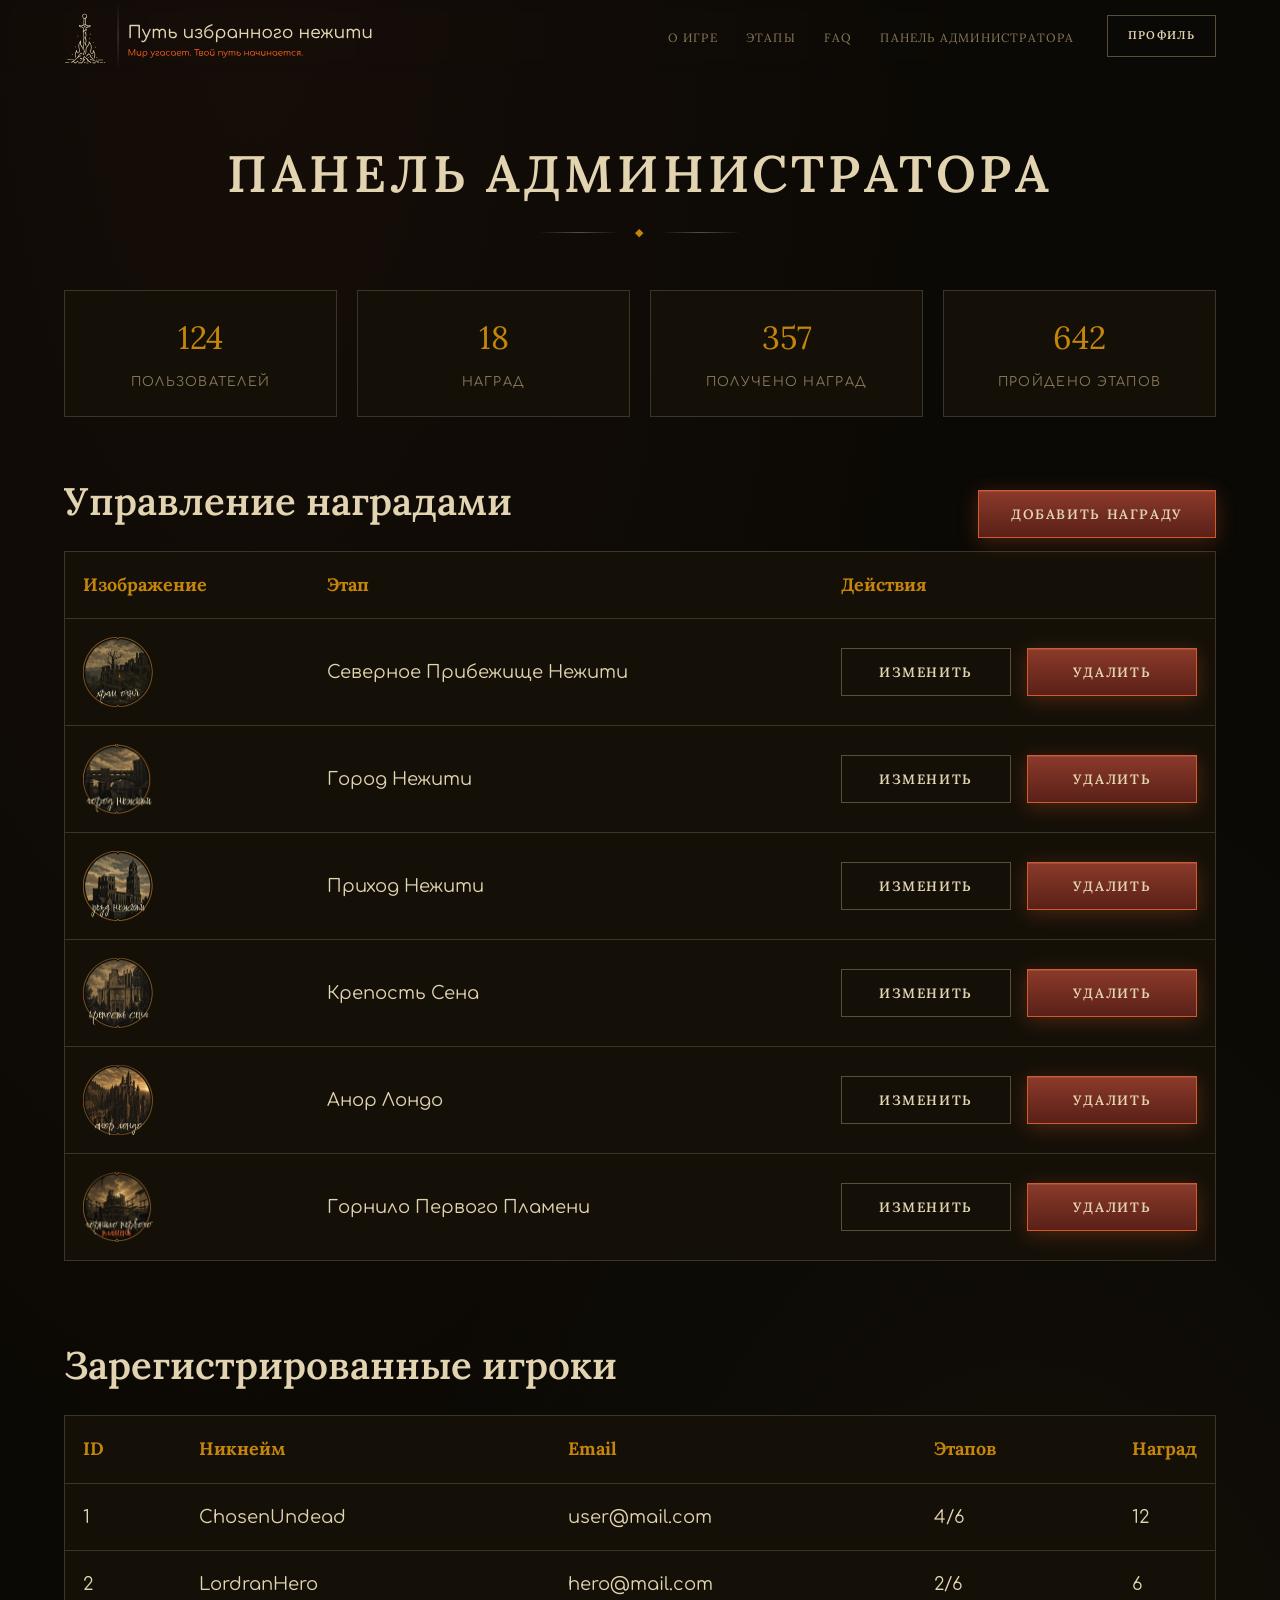
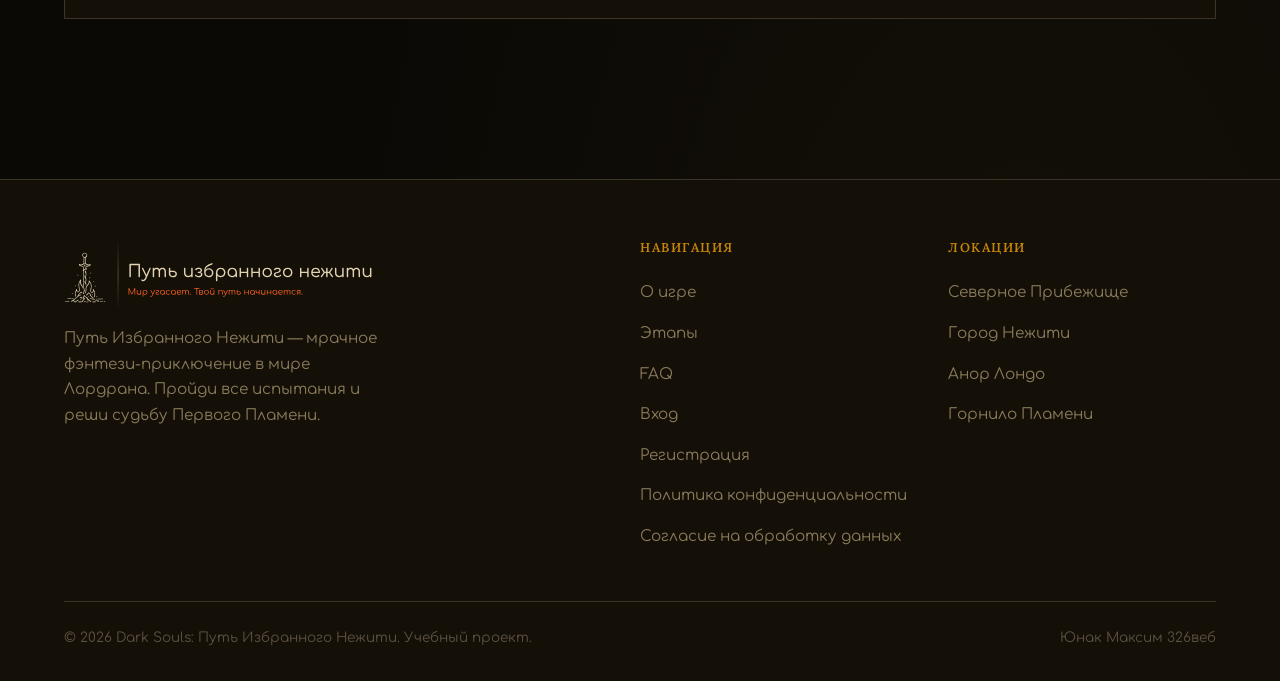
==== commit 95a3ba4b: "feat: страница редактирования профиля и админка" ====
--- a/admin.html
+++ b/admin.html
@@ -28,16 +28,18 @@
                 <li><a href="#about" class="nav-link">О игре</a></li>
                 <li><a href="#stages" class="nav-link">Этапы</a></li>
                 <li><a href="#faq" class="nav-link">FAQ</a></li>
+                <li><a href="admin.html" class="nav-link">Панель Администратора</a></li>
+<!--                <li><a href="profile.html" class="nav-link">Профиль</a></li>-->
             </ul>
             <div class="nav-auth">
-                <a href="login.html" class="btn btn-secondary">Вход</a>
-                <a href="register.html" class="btn btn-primary">Регистрация</a>
+                <a href="profile.html" class="btn btn-secondary">Профиль</a>
+<!--                <a href="register.html" class="btn btn-primary">Регистрация</a>-->
             </div>
         </nav>
     </div>
 </header>
 
-<main class="profile-page admin-page">
+<main class="admin-page">
 
     <div class="container">
 
--- a/css/style.css
+++ b/css/style.css
@@ -1643,6 +1643,7 @@
 
 .profile-card {
     display: flex;
+    position: relative;
     gap: 40px;
     align-items: center;
 
@@ -1819,4 +1820,150 @@
 
 td:last-child {
     width: 100px;
+}
+
+.admin-form-section {
+    margin-bottom: 80px;
+}
+
+.admin-form-card {
+    background: var(--bg-card);
+    border: 1px solid var(--border);
+    padding: 40px;
+}
+
+.admin-form-card h2 {
+    margin-bottom: 30px;
+}
+
+.admin-form {
+    display: flex;
+    flex-direction: column;
+    gap: 24px;
+}
+
+.form-group {
+    display: flex;
+    flex-direction: column;
+    gap: 10px;
+}
+
+.form-group label {
+    color: var(--accent-gold);
+    font-family: var(--font-heading);
+}
+
+.form-group input,
+.form-group textarea,
+.form-group select {
+    background: rgba(255,255,255,.03);
+    border: 1px solid var(--border);
+    color: var(--text-light);
+    padding: 16px;
+    font-size: 1rem;
+}
+
+.form-group textarea {
+    resize: vertical;
+}
+
+.form-actions {
+    display: flex;
+    gap: 16px;
+    margin-top: 10px;
+}
+
+.profile-edit {
+}
+
+.profile-edit-card {
+    background: var(--bg-card);
+    border: 1px solid var(--border);
+    padding: 50px;
+
+    display: flex;
+    gap: 60px;
+    align-items: flex-start;
+}
+
+.avatar-editor {
+    display: flex;
+    flex-direction: column;
+    align-items: center;
+    gap: 20px;
+}
+
+.profile-avatar-preview {
+    width: 220px;
+    height: 220px;
+    object-fit: cover;
+
+    border-radius: 50%;
+    border: 2px solid var(--accent-gold);
+
+    box-shadow:
+            0 0 25px rgba(196,133,10,.25);
+}
+
+.profile-edit-form {
+    flex: 1;
+}
+
+.form-group {
+    display: flex;
+    flex-direction: column;
+    gap: 12px;
+}
+
+.form-group label {
+    color: var(--accent-gold);
+    font-family: var(--font-heading);
+}
+
+.form-group input {
+    background: rgba(255,255,255,.03);
+    border: 1px solid var(--border);
+    color: var(--text-primary);
+
+    padding: 16px 20px;
+    font-size: 1rem;
+}
+
+.form-actions {
+    margin-top: 30px;
+
+    display: flex;
+    gap: 16px;
+}
+
+@media (max-width: 768px) {
+
+    .profile-edit-card {
+        flex-direction: column;
+        align-items: center;
+    }
+
+    .profile-edit-form {
+        width: 100%;
+    }
+
+    .form-actions {
+        flex-direction: column;
+    }
+
+}
+
+.edit-profile {
+    position: absolute;
+    top: 40px;
+    right: 40px;
+    padding: 8px;
+}
+
+@media (max-width: 475px) {
+    .edit-profile {
+        right:20px;
+        top: 20px;
+        padding: 4px;
+    }
 }
